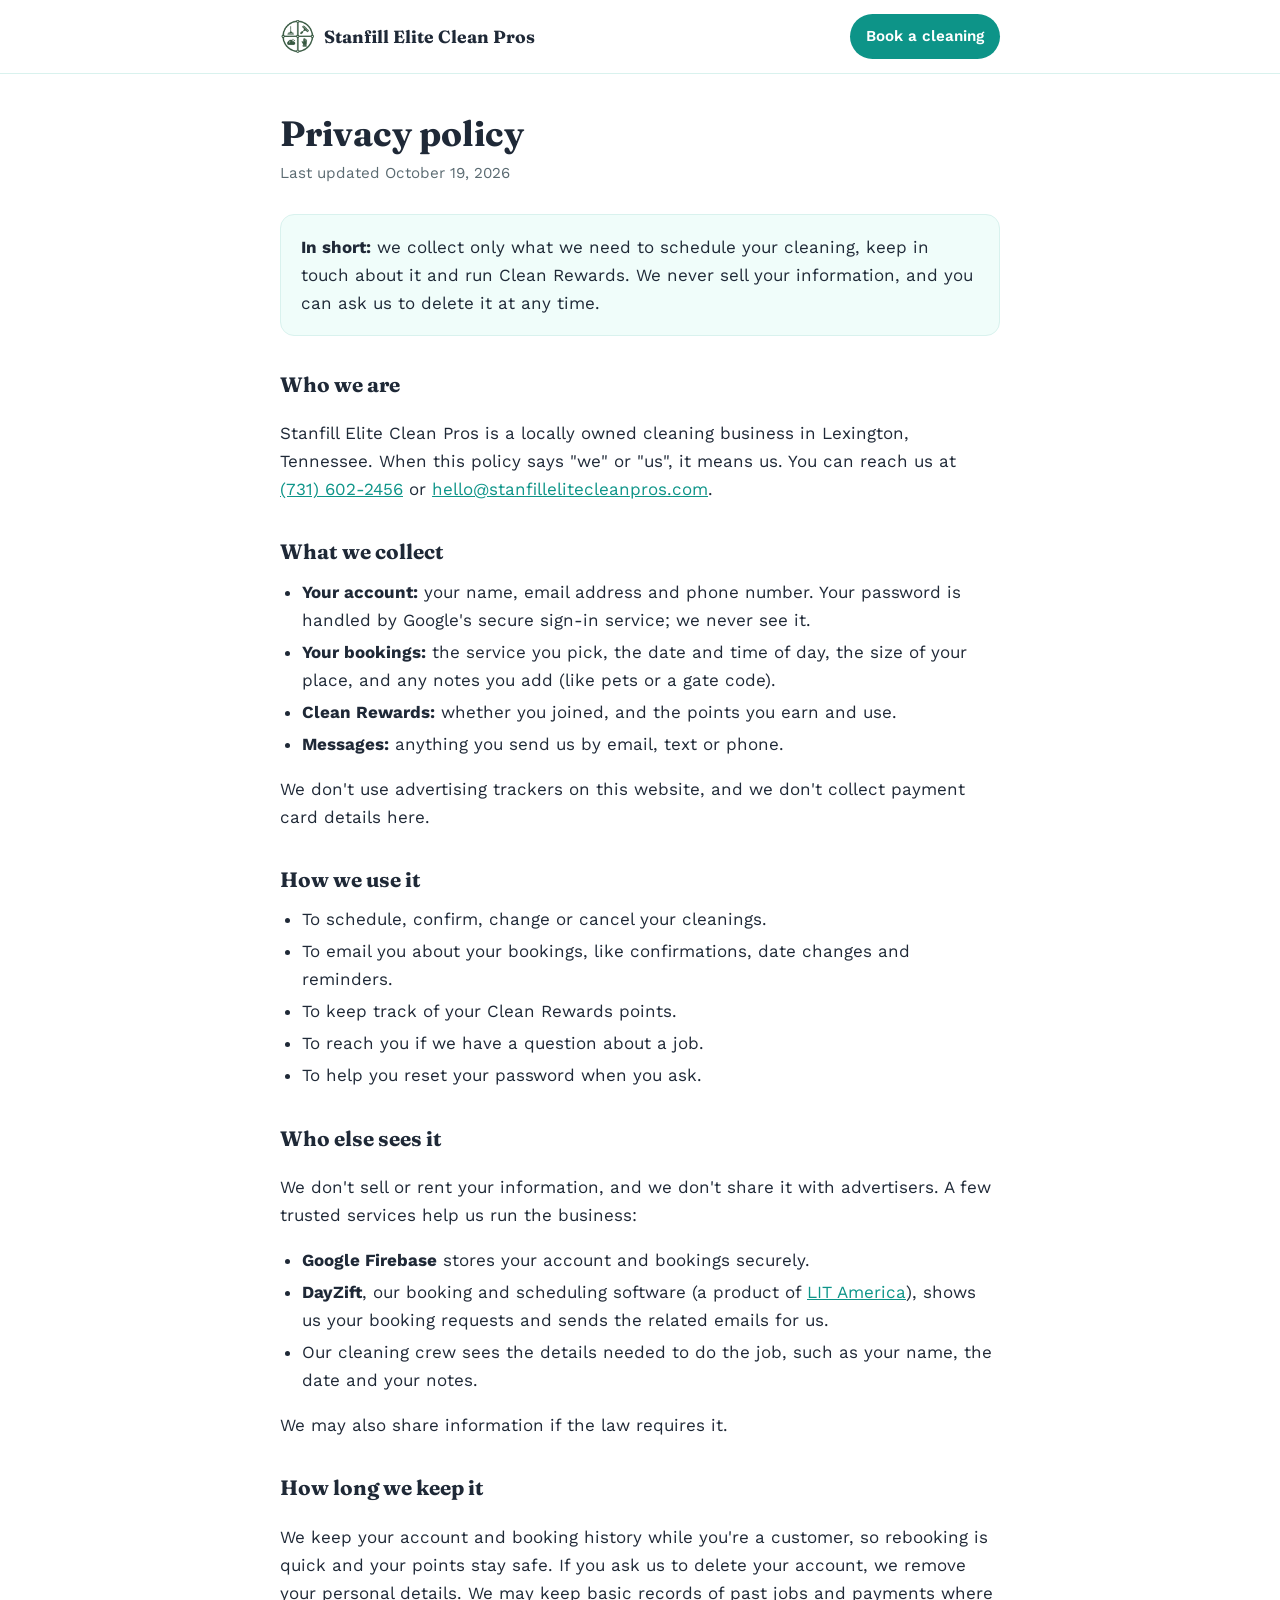
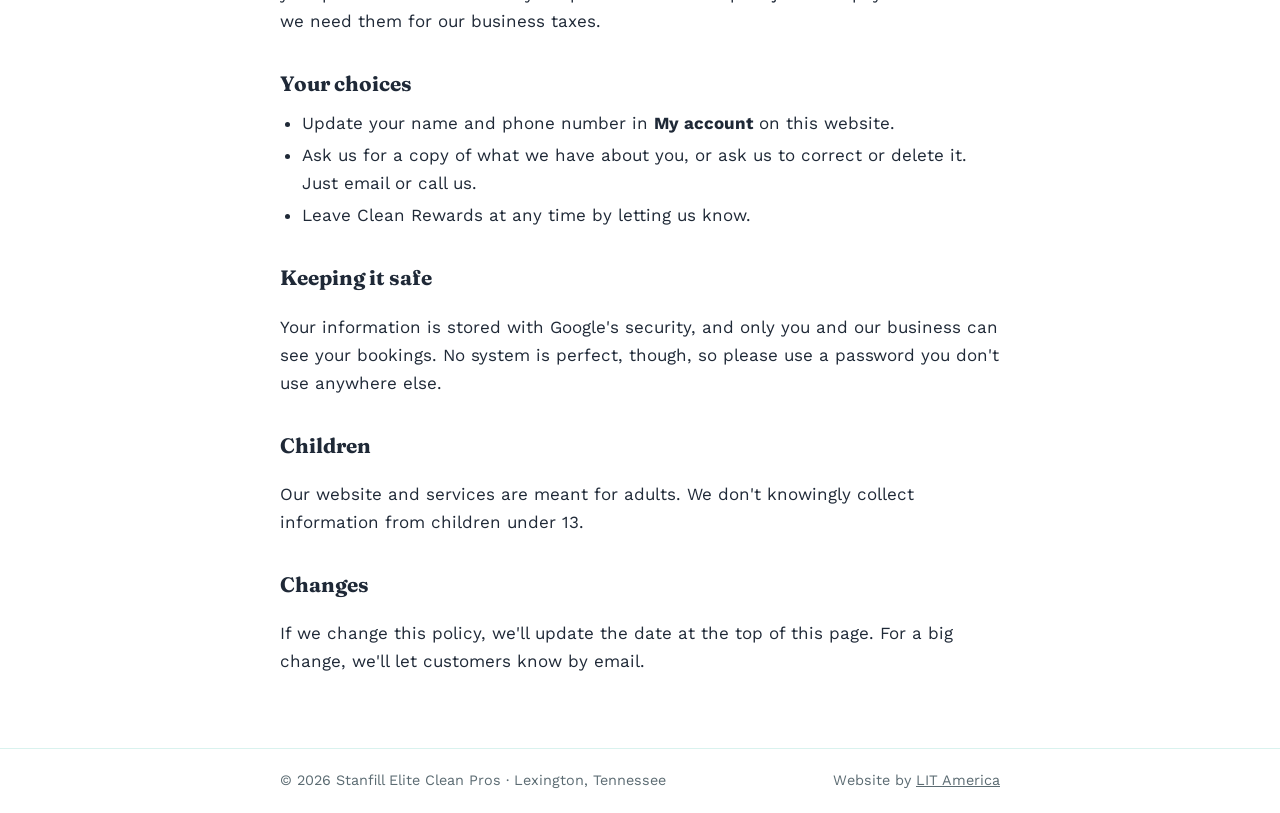
==== privacy.html @ 066069db "Trust and search: real hero photo, Google business info, share preview, privacy policy - Hero shows " ====
<!DOCTYPE html>
<html lang="en">
<head>
<meta charset="UTF-8">
<meta name="viewport" content="width=device-width, initial-scale=1.0">
<meta name="author" content="LIT America">
<title>Privacy policy | Stanfill Elite Clean Pros</title>
<meta name="description" content="How Stanfill Elite Clean Pros collects, uses and protects the information you share when you book a cleaning or join Clean Rewards.">
<link rel="canonical" href="https://stanfillelitecleanpros.com/privacy.html">
<link rel="icon" href="favicon.png" type="image/png">
<link rel="apple-touch-icon" href="apple-touch-icon.png">
<link rel="preconnect" href="https://fonts.googleapis.com">
<link rel="preconnect" href="https://fonts.gstatic.com" crossorigin>
<link href="https://fonts.googleapis.com/css2?family=Fraunces:opsz,wght@9..144,600;9..144,700&family=Work+Sans:wght@400;500;600&display=swap" rel="stylesheet">
<style>
:root{--sage:#14B8A6;--sage-deep:#0D9488;--sage-pale:#CCFBF1;--ink:#1F2937;--ink-soft:#5B6B72;--line:#D9F2EE}
*{box-sizing:border-box}
body{margin:0;background:#FFFFFF;color:var(--ink);font-family:'Work Sans',system-ui,sans-serif;font-size:17px;line-height:1.65}
a{color:var(--sage-deep)}a:hover{color:#0B6F67}
.top{border-bottom:1px solid var(--line);background:#fff}
.top .in{max-width:760px;margin:0 auto;padding:14px 20px;display:flex;align-items:center;justify-content:space-between;gap:12px}
.brand{display:flex;align-items:center;gap:10px;text-decoration:none;color:var(--ink);font-family:'Fraunces',Georgia,serif;font-weight:700;font-size:1.1rem}
.brand img{width:34px;height:auto}
.book{background:var(--sage-deep);color:#fff;text-decoration:none;font-weight:600;font-size:.95rem;padding:10px 16px;border-radius:999px;white-space:nowrap}
.book:hover{background:#0B6F67;color:#fff}
main{max-width:760px;margin:0 auto;padding:40px 20px 56px}
h1{font-family:'Fraunces',Georgia,serif;font-size:2.2rem;line-height:1.15;margin:0 0 6px}
.updated{color:var(--ink-soft);margin:0 0 28px;font-size:.95rem}
.summary{background:#F0FDFA;border:1px solid var(--line);border-radius:14px;padding:18px 20px;margin:0 0 32px}
.summary p{margin:0}
h2{font-family:'Fraunces',Georgia,serif;font-size:1.3rem;margin:32px 0 8px}
ul{padding-left:22px;margin:8px 0}
li{margin:4px 0}
footer{border-top:1px solid var(--line);color:var(--ink-soft);font-size:.9rem}
footer .in{max-width:760px;margin:0 auto;padding:20px;display:flex;flex-wrap:wrap;justify-content:space-between;gap:8px}
footer a{color:inherit}
@media (max-width:520px){h1{font-size:1.8rem}.brand span{font-size:1rem}}
</style>
</head>
<body>
<div class="top"><div class="in">
  <a class="brand" href="/"><img src="logo-mark-sage.png" alt=""><span>Stanfill Elite Clean Pros</span></a>
  <a class="book" href="/#contact">Book a cleaning</a>
</div></div>

<main>
  <h1>Privacy policy</h1>
  <p class="updated">Last updated October 19, 2026</p>

  <div class="summary"><p><b>In short:</b> we collect only what we need to schedule your cleaning, keep in touch about it and run Clean Rewards. We never sell your information, and you can ask us to delete it at any time.</p></div>

  <h2>Who we are</h2>
  <p>Stanfill Elite Clean Pros is a locally owned cleaning business in Lexington, Tennessee. When this policy says "we" or "us", it means us. You can reach us at <a href="tel:+17316022456">(731) 602-2456</a> or <a href="mailto:hello@stanfillelitecleanpros.com">hello@stanfillelitecleanpros.com</a>.</p>

  <h2>What we collect</h2>
  <ul>
    <li><b>Your account:</b> your name, email address and phone number. Your password is handled by Google's secure sign-in service; we never see it.</li>
    <li><b>Your bookings:</b> the service you pick, the date and time of day, the size of your place, and any notes you add (like pets or a gate code).</li>
    <li><b>Clean Rewards:</b> whether you joined, and the points you earn and use.</li>
    <li><b>Messages:</b> anything you send us by email, text or phone.</li>
  </ul>
  <p>We don't use advertising trackers on this website, and we don't collect payment card details here.</p>

  <h2>How we use it</h2>
  <ul>
    <li>To schedule, confirm, change or cancel your cleanings.</li>
    <li>To email you about your bookings, like confirmations, date changes and reminders.</li>
    <li>To keep track of your Clean Rewards points.</li>
    <li>To reach you if we have a question about a job.</li>
    <li>To help you reset your password when you ask.</li>
  </ul>

  <h2>Who else sees it</h2>
  <p>We don't sell or rent your information, and we don't share it with advertisers. A few trusted services help us run the business:</p>
  <ul>
    <li><b>Google Firebase</b> stores your account and bookings securely.</li>
    <li><b>DayZift</b>, our booking and scheduling software (a product of <a href="https://www.litamerica.net" target="_blank" rel="noopener">LIT America</a>), shows us your booking requests and sends the related emails for us.</li>
    <li>Our cleaning crew sees the details needed to do the job, such as your name, the date and your notes.</li>
  </ul>
  <p>We may also share information if the law requires it.</p>

  <h2>How long we keep it</h2>
  <p>We keep your account and booking history while you're a customer, so rebooking is quick and your points stay safe. If you ask us to delete your account, we remove your personal details. We may keep basic records of past jobs and payments where we need them for our business taxes.</p>

  <h2>Your choices</h2>
  <ul>
    <li>Update your name and phone number in <b>My account</b> on this website.</li>
    <li>Ask us for a copy of what we have about you, or ask us to correct or delete it. Just email or call us.</li>
    <li>Leave Clean Rewards at any time by letting us know.</li>
  </ul>

  <h2>Keeping it safe</h2>
  <p>Your information is stored with Google's security, and only you and our business can see your bookings. No system is perfect, though, so please use a password you don't use anywhere else.</p>

  <h2>Children</h2>
  <p>Our website and services are meant for adults. We don't knowingly collect information from children under 13.</p>

  <h2>Changes</h2>
  <p>If we change this policy, we'll update the date at the top of this page. For a big change, we'll let customers know by email.</p>
</main>

<footer><div class="in">
  <span>&copy; 2026 Stanfill Elite Clean Pros &middot; Lexington, Tennessee</span>
  <span>Website by <a href="https://www.litamerica.net" target="_blank" rel="noopener">LIT America</a></span>
</div></footer>
</body>
</html>
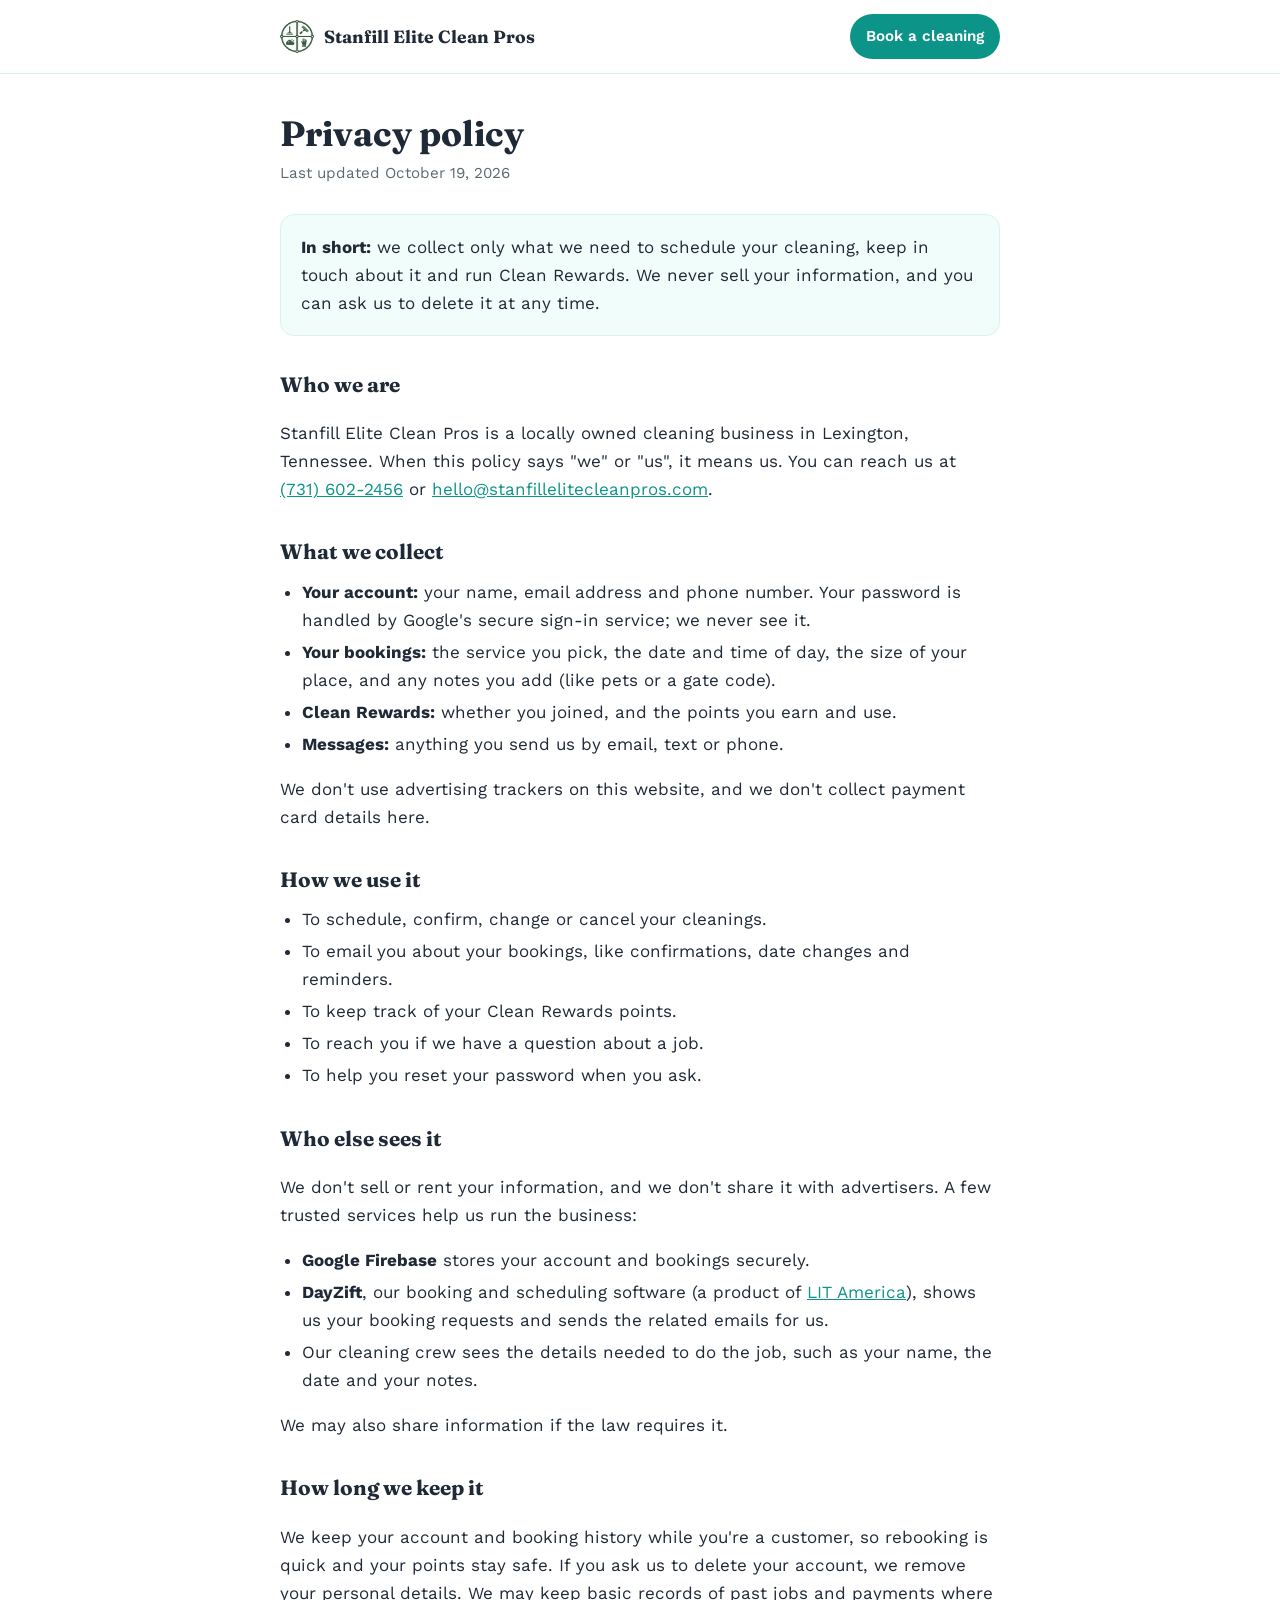
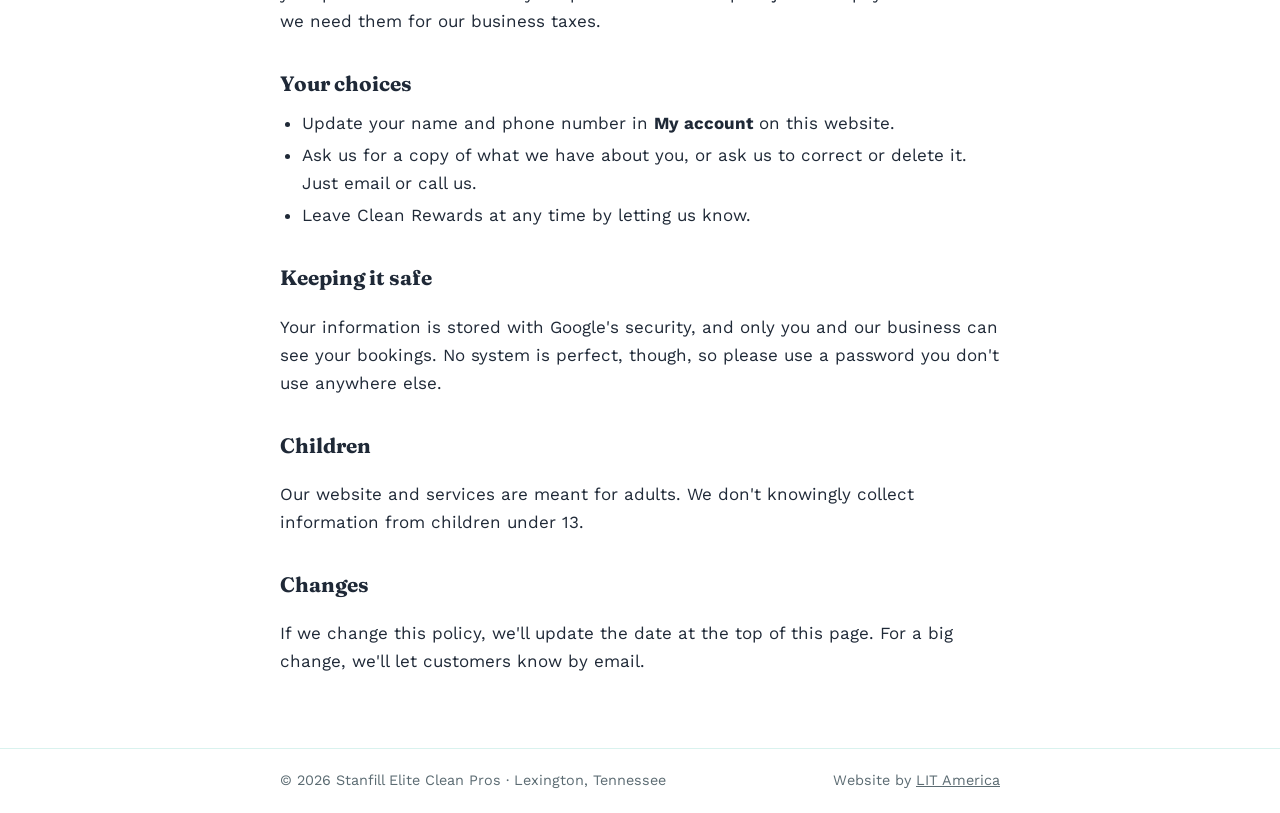
==== commit c342cf8d: "Faster page and framing protection - Firebase scripts load after the page content instead of blockin" ====
--- a/privacy.html
+++ b/privacy.html
@@ -9,6 +9,7 @@
 <link rel="canonical" href="https://stanfillelitecleanpros.com/privacy.html">
 <link rel="icon" href="favicon.png" type="image/png">
 <link rel="apple-touch-icon" href="apple-touch-icon.png">
+<script>if (window.top !== window.self) { document.documentElement.style.display = 'none'; try { window.top.location.replace(window.location.href); } catch (e) {} }</script>
 <link rel="preconnect" href="https://fonts.googleapis.com">
 <link rel="preconnect" href="https://fonts.gstatic.com" crossorigin>
 <link href="https://fonts.googleapis.com/css2?family=Fraunces:opsz,wght@9..144,600;9..144,700&family=Work+Sans:wght@400;500;600&display=swap" rel="stylesheet">
@@ -39,7 +40,7 @@
 </head>
 <body>
 <div class="top"><div class="in">
-  <a class="brand" href="/"><img src="logo-mark-sage.png" alt=""><span>Stanfill Elite Clean Pros</span></a>
+  <a class="brand" href="/"><img src="logo-mark-sage-sm.png" alt="" width="34" height="34"><span>Stanfill Elite Clean Pros</span></a>
   <a class="book" href="/#contact">Book a cleaning</a>
 </div></div>
 
